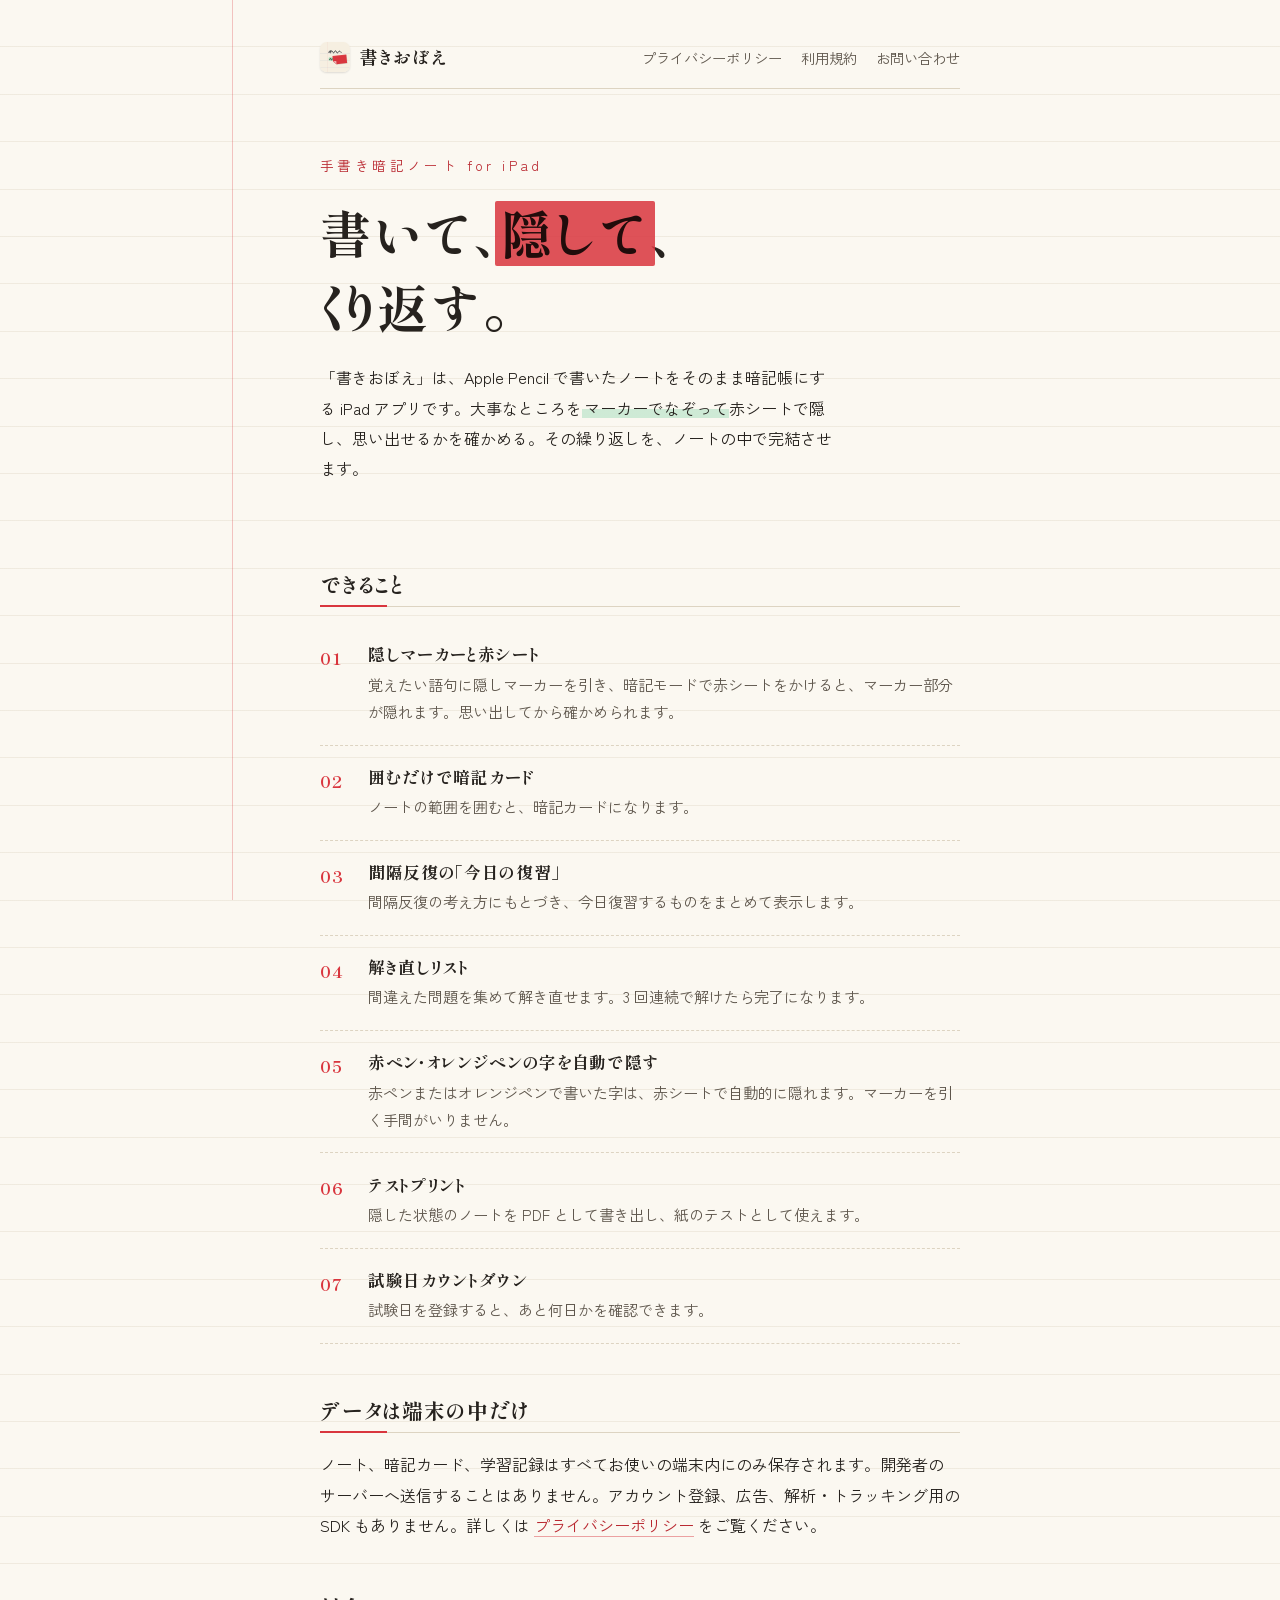
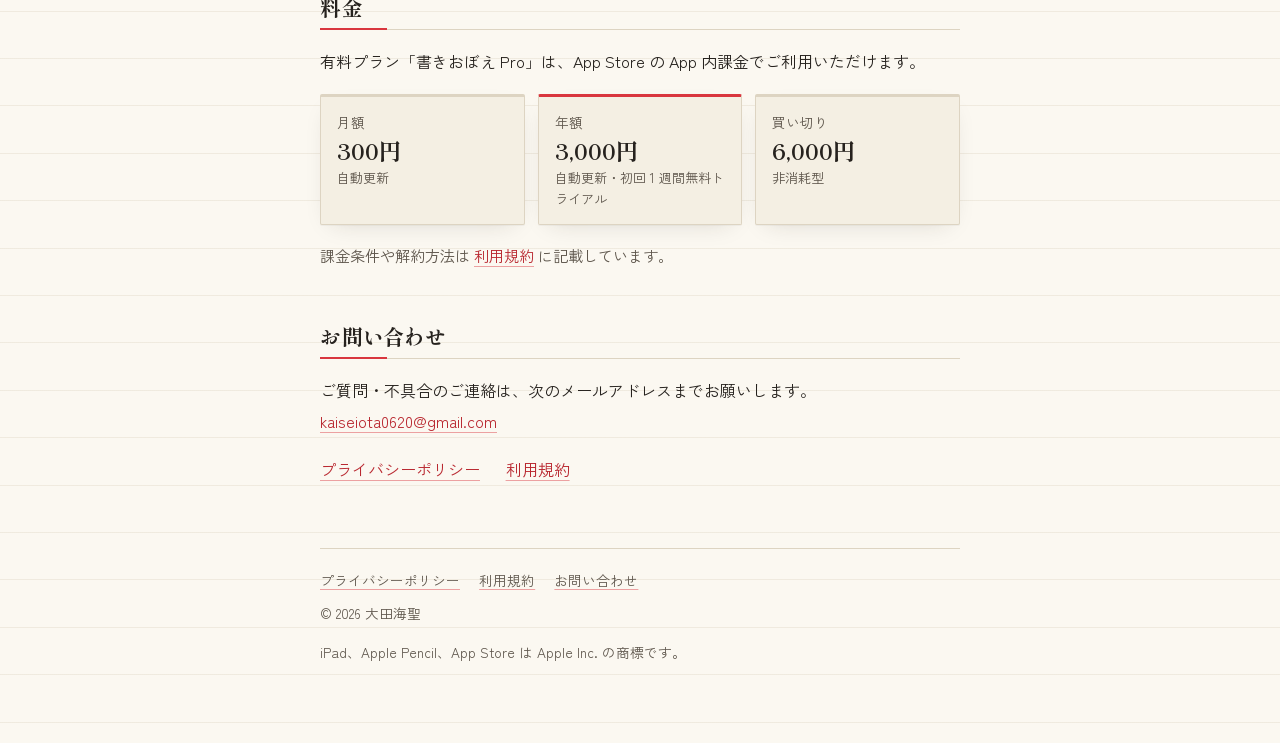
==== index.html @ db95ee35 "書きおぼえ 紹介ページ・プライバシーポリシー・利用規約 Co-Authored-By: Claude Opus 5.5 <noreply@anthropic.com>" ====
<!doctype html>
<html lang="ja">
<head>
<meta charset="utf-8">
<meta name="viewport" content="width=device-width, initial-scale=1">
<title>書きおぼえ｜手書き暗記ノート for iPad</title>
<link rel="icon" href="logo.svg" type="image/svg+xml">
<meta name="description" content="書いて、隠して、くり返す。iPad で手書きしたノートをそのまま暗記帳に。隠しマーカーと赤シート、暗記カード、今日の復習、解き直しリスト、テストプリントに対応した手書き暗記ノートアプリ「書きおぼえ」。">
<meta name="theme-color" content="#fbf8f1">
<meta property="og:title" content="書きおぼえ｜手書き暗記ノート for iPad">
<meta property="og:description" content="書いて、隠して、くり返す。手書きのノートがそのまま暗記帳になる iPad アプリ。">
<meta property="og:type" content="website">
<link rel="preconnect" href="https://fonts.googleapis.com">
<link rel="preconnect" href="https://fonts.gstatic.com" crossorigin>
<link rel="stylesheet" href="https://fonts.googleapis.com/css2?family=Shippori+Mincho:wght@500;700&family=Zen+Kaku+Gothic+New:wght@400;500;700&display=swap">
<link rel="stylesheet" href="style.css">
</head>
<body>
<div class="wrap">
  <header class="site-head">
    <a class="brand" href="index.html"><img class="brand-mark" src="logo.svg" alt="" width="30" height="30">書きおぼえ</a>
    <nav aria-label="サイト内">
      <a href="privacy.html">プライバシーポリシー</a>
      <a href="terms.html">利用規約</a>
      <a href="#contact">お問い合わせ</a>
    </nav>
  </header>

  <main>
    <section class="hero">
      <p class="eyebrow">手書き暗記ノート for iPad</p>
      <h1>書いて、<span class="redact" tabindex="0">隠して</span>、<br>くり返す。</h1>
      <p>「書きおぼえ」は、Apple Pencil で書いたノートをそのまま暗記帳にする iPad アプリです。大事なところを<span class="mk">マーカーでなぞって</span>赤シートで隠し、思い出せるかを確かめる。その繰り返しを、ノートの中で完結させます。</p>
    </section>

    <h2 id="features">できること</h2>
    <ul class="features">
      <li>
        <h3>隠しマーカーと赤シート</h3>
        <p>覚えたい語句に隠しマーカーを引き、暗記モードで赤シートをかけると、マーカー部分が隠れます。思い出してから確かめられます。</p>
      </li>
      <li>
        <h3>囲むだけで暗記カード</h3>
        <p>ノートの範囲を囲むと、暗記カードになります。</p>
      </li>
      <li>
        <h3>間隔反復の「今日の復習」</h3>
        <p>間隔反復の考え方にもとづき、今日復習するものをまとめて表示します。</p>
      </li>
      <li>
        <h3>解き直しリスト</h3>
        <p>間違えた問題を集めて解き直せます。3 回連続で解けたら完了になります。</p>
      </li>
      <li>
        <h3>赤ペン・オレンジペンの字を自動で隠す</h3>
        <p>赤ペンまたはオレンジペンで書いた字は、赤シートで自動的に隠れます。マーカーを引く手間がいりません。</p>
      </li>
      <li>
        <h3>テストプリント</h3>
        <p>隠した状態のノートを PDF として書き出し、紙のテストとして使えます。</p>
      </li>
      <li>
        <h3>試験日カウントダウン</h3>
        <p>試験日を登録すると、あと何日かを確認できます。</p>
      </li>
    </ul>

    <h2 id="privacy">データは端末の中だけ</h2>
    <p>ノート、暗記カード、学習記録はすべてお使いの端末内にのみ保存されます。開発者のサーバーへ送信することはありません。アカウント登録、広告、解析・トラッキング用の SDK もありません。詳しくは <a href="privacy.html">プライバシーポリシー</a> をご覧ください。</p>

    <h2 id="plans">料金</h2>
    <p>有料プラン「書きおぼえ Pro」は、App Store の App 内課金でご利用いただけます。</p>
    <div class="plans">
      <div class="plan">
        <div class="name">月額</div>
        <div class="price">300円</div>
        <div class="sub">自動更新</div>
      </div>
      <div class="plan main">
        <div class="name">年額</div>
        <div class="price">3,000円</div>
        <div class="sub">自動更新・初回 1 週間無料トライアル</div>
      </div>
      <div class="plan">
        <div class="name">買い切り</div>
        <div class="price">6,000円</div>
        <div class="sub">非消耗型</div>
      </div>
    </div>
    <p class="lead">課金条件や解約方法は <a href="terms.html#subscription">利用規約</a> に記載しています。</p>

    <h2 id="contact">お問い合わせ</h2>
    <p>ご質問・不具合のご連絡は、次のメールアドレスまでお願いします。<br><a href="mailto:kaiseiota0620@gmail.com">kaiseiota0620@gmail.com</a></p>
    <ul class="links">
      <li><a href="privacy.html">プライバシーポリシー</a></li>
      <li><a href="terms.html">利用規約</a></li>
    </ul>
  </main>

  <footer class="site-foot">
    <nav aria-label="フッター">
      <a href="privacy.html">プライバシーポリシー</a>
      <a href="terms.html">利用規約</a>
      <a href="#contact">お問い合わせ</a>
    </nav>
    <p>&copy; 2026 大田海聖</p>
    <p>iPad、Apple Pencil、App Store は Apple Inc. の商標です。</p>
  </footer>
</div>
</body>
</html>
---- style.css ----
/* 書きおぼえ 公開ページ 共通スタイル */

:root {
  --paper: #fbf8f1;
  --paper-2: #f4efe3;
  --ink: #26221e;
  --ink-soft: #5e564c;
  --rule: #ddd4c2;
  --red: #d9363e;
  --red-ink: #b92830;
  --green: #2eb873;
  --green-wash: rgba(46, 184, 115, 0.22);
  --shadow: 0 1px 0 rgba(38, 34, 30, 0.04), 0 8px 24px -12px rgba(38, 34, 30, 0.18);
  --sans: "Zen Kaku Gothic New", "Hiragino Kaku Gothic ProN", "Hiragino Sans", "Yu Gothic", sans-serif;
  --serif: "Shippori Mincho", "Hiragino Mincho ProN", "Yu Mincho", serif;
}

@media (prefers-color-scheme: dark) {
  :root {
    --paper: #1b1917;
    --paper-2: #24211e;
    --ink: #ece6da;
    --ink-soft: #b3aa9b;
    --rule: #3a3530;
    --red: #e4565d;
    --red-ink: #ef7a80;
    --green: #3fc783;
    --green-wash: rgba(63, 199, 131, 0.24);
    --shadow: 0 8px 24px -12px rgba(0, 0, 0, 0.6);
  }
}

* { box-sizing: border-box; }

html {
  -webkit-text-size-adjust: 100%;
  scroll-behavior: smooth;
  scroll-padding-top: 1.5rem;
}

body {
  margin: 0;
  background-color: var(--paper);
  /* ごく薄い罫線で、ノートの紙面を思わせる */
  background-image: repeating-linear-gradient(
    to bottom,
    transparent 0,
    transparent 2.9rem,
    color-mix(in srgb, var(--rule) 38%, transparent) 2.9rem,
    color-mix(in srgb, var(--rule) 38%, transparent) calc(2.9rem + 1px)
  );
  color: var(--ink);
  font-family: var(--sans);
  font-size: 1rem;
  line-height: 1.9;
  font-feature-settings: "palt";
  overflow-wrap: anywhere;
  word-break: normal;
  line-break: strict;
}

/* 赤い余白線 */
body::before {
  content: "";
  position: fixed;
  top: 0;
  bottom: 0;
  left: max(1rem, calc(50% - 25.5em));
  width: 1px;
  background: color-mix(in srgb, var(--red) 28%, transparent);
  pointer-events: none;
}

.wrap {
  width: min(40em, 100% - 2rem);
  margin-inline: auto;
  padding: 2.5rem 0 4rem;
  position: relative;
}

a {
  color: var(--red-ink);
  text-underline-offset: 0.25em;
  text-decoration-thickness: 1px;
  text-decoration-color: color-mix(in srgb, var(--red) 45%, transparent);
}
a:hover { text-decoration-color: currentColor; }
a:focus-visible, summary:focus-visible, .redact:focus-visible {
  outline: 2px solid var(--green);
  outline-offset: 3px;
  border-radius: 2px;
}

/* ヘッダー */
.site-head {
  display: flex;
  justify-content: space-between;
  align-items: baseline;
  gap: 1rem;
  flex-wrap: wrap;
  padding-bottom: 0.9rem;
  margin-bottom: 2.5rem;
  border-bottom: 1px solid var(--rule);
  font-size: 0.9rem;
}
.site-head .brand {
  font-family: var(--serif);
  font-weight: 700;
  font-size: 1.1rem;
  letter-spacing: 0.08em;
  color: var(--ink);
  text-decoration: none;
}
.site-head nav { display: flex; gap: 1.2rem; flex-wrap: wrap; }
.site-head nav a { color: var(--ink-soft); text-decoration: none; }
.site-head nav a:hover, .site-head nav a[aria-current="page"] { color: var(--red-ink); }

/* 見出し */
h1, h2, h3 {
  font-family: var(--serif);
  font-weight: 700;
  line-height: 1.5;
  letter-spacing: 0.04em;
  margin: 0;
}
h1 { font-size: clamp(1.7rem, 5.5vw, 2.3rem); margin-bottom: 0.6rem; }
h2 {
  font-size: 1.3rem;
  margin-top: 3.2rem;
  margin-bottom: 1rem;
  padding-bottom: 0.4rem;
  border-bottom: 1px solid var(--rule);
  position: relative;
}
h2::after {
  content: "";
  position: absolute;
  left: 0;
  bottom: -1px;
  width: 3.2em;
  height: 2px;
  background: var(--red);
}
h3 { font-size: 1.05rem; margin: 1.8rem 0 0.4rem; }

p { margin: 0 0 1.1em; }
ul, ol { margin: 0 0 1.2em; padding-left: 1.5em; }
li { margin-bottom: 0.35em; }
li::marker { color: var(--red); }
strong { font-weight: 700; }

.lead { color: var(--ink-soft); font-size: 0.95rem; }
.meta { color: var(--ink-soft); font-size: 0.88rem; margin-bottom: 2rem; }

/* マーカー（緑） */
.mk {
  background: linear-gradient(transparent 55%, var(--green-wash) 55%, var(--green-wash) 92%, transparent 92%);
  padding: 0 0.1em;
}

/* 赤シートで隠れたように見える装飾（CSSのみ） */
.redact {
  position: relative;
  display: inline-block;
  cursor: help;
  isolation: isolate;
}
.redact::after {
  content: "";
  position: absolute;
  inset: 0.12em -0.12em 0.05em;
  background: var(--red);
  opacity: 0.86;
  border-radius: 2px;
  transform-origin: left center;
  transition: transform 0.45s cubic-bezier(0.2, 0.7, 0.2, 1), opacity 0.3s;
  mix-blend-mode: multiply;
  pointer-events: none;
  z-index: 1;
}
@media (prefers-color-scheme: dark) {
  .redact::after { mix-blend-mode: normal; opacity: 0.7; }
}
.redact:hover::after, .redact:focus::after, .redact:focus-within::after {
  transform: translateX(104%) skewX(-8deg);
  opacity: 0;
}
@media (prefers-reduced-motion: reduce) {
  html { scroll-behavior: auto; }
  .redact::after { transition: none; }
}

/* 目次 */
.toc {
  margin: 2rem 0 0;
  padding: 1rem 1.3rem 0.6rem;
  background: var(--paper-2);
  border: 1px solid var(--rule);
  border-left: 3px solid var(--red);
  border-radius: 2px;
  font-size: 0.93rem;
  line-height: 1.8;
}
.toc b {
  display: block;
  font-family: var(--serif);
  margin-bottom: 0.3rem;
  letter-spacing: 0.1em;
}
.toc ol { margin: 0 0 0.6rem; padding-left: 1.4rem; }
.toc a { color: var(--ink); text-decoration: none; }
.toc a:hover { color: var(--red-ink); text-decoration: underline; }

/* 注意書き・表 */
.note {
  margin: 1.4rem 0;
  padding: 0.9rem 1.2rem;
  background: var(--paper-2);
  border-left: 3px solid var(--green);
  border-radius: 2px;
  font-size: 0.95rem;
}
.note p:last-child { margin-bottom: 0; }

.table-scroll { overflow-x: auto; margin: 1rem 0 1.4rem; }
table { border-collapse: collapse; width: 100%; font-size: 0.95rem; line-height: 1.7; }
th, td { text-align: left; padding: 0.6rem 0.8rem; border-bottom: 1px solid var(--rule); vertical-align: top; }
th { font-family: var(--serif); font-weight: 700; white-space: nowrap; background: var(--paper-2); }

/* ランディング */
.hero { padding: 1.5rem 0 1rem; }
.hero .eyebrow {
  font-size: 0.85rem;
  letter-spacing: 0.25em;
  color: var(--red-ink);
  margin-bottom: 1rem;
}
.hero h1 {
  font-size: clamp(2.1rem, 8vw, 3.2rem);
  line-height: 1.45;
  letter-spacing: 0.06em;
  margin-bottom: 1.2rem;
}
.hero p { max-width: 32em; }

.features { list-style: none; padding: 0; margin: 0; counter-reset: f; }
.features li {
  counter-increment: f;
  position: relative;
  margin: 0;
  padding: 1.2rem 0 1.2rem 3rem;
  border-bottom: 1px dashed var(--rule);
}
.features li::before {
  content: counter(f, decimal-leading-zero);
  position: absolute;
  left: 0;
  top: 1.25rem;
  font-family: var(--serif);
  font-weight: 700;
  color: var(--red);
  font-size: 1.05rem;
  letter-spacing: 0.05em;
}
.features h3 { margin: 0 0 0.2rem; }
.features p { margin: 0; color: var(--ink-soft); font-size: 0.95rem; line-height: 1.8; }

.plans { display: grid; gap: 0.8rem; grid-template-columns: repeat(auto-fit, minmax(11rem, 1fr)); margin: 1rem 0; }
.plan {
  background: var(--paper-2);
  border: 1px solid var(--rule);
  border-top: 3px solid var(--rule);
  padding: 0.9rem 1rem;
  border-radius: 2px;
  box-shadow: var(--shadow);
}
.plan.main { border-top-color: var(--red); }
.plan .name { font-size: 0.85rem; color: var(--ink-soft); line-height: 1.6; }
.plan .price { font-family: var(--serif); font-size: 1.4rem; font-weight: 700; line-height: 1.5; }
.plan .sub { font-size: 0.82rem; color: var(--ink-soft); line-height: 1.6; }

.links { display: flex; gap: 0.8rem 1.6rem; flex-wrap: wrap; padding: 0; list-style: none; }
.links li { margin: 0; }

/* フッター */
.site-foot {
  margin-top: 4rem;
  padding-top: 1.2rem;
  border-top: 1px solid var(--rule);
  font-size: 0.85rem;
  color: var(--ink-soft);
  line-height: 1.8;
}
.site-foot nav { display: flex; gap: 0.4rem 1.2rem; flex-wrap: wrap; margin-bottom: 0.5rem; }
.site-foot a { color: var(--ink-soft); }

@media (max-width: 40em) {
  body::before { left: 0.5rem; }
  .wrap { padding-top: 1.5rem; }
  h2 { margin-top: 2.6rem; }
}

/* 印刷 */
@media print {
  :root { --paper: #fff; --paper-2: #fff; --ink: #000; --ink-soft: #333; --rule: #bbb; --red-ink: #000; }
  body { background: #fff; font-size: 10.5pt; line-height: 1.7; }
  body::before, .site-head nav, .toc { display: none; }
  .wrap { width: 100%; padding: 0; }
  .redact::after { display: none; }
  .mk { background: none; }
  a { color: #000; text-decoration: none; }
  a[href^="http"]::after { content: " (" attr(href) ")"; font-size: 0.85em; }
  h2 { break-after: avoid; margin-top: 1.6rem; }
  h2::after { background: #000; }
  .plan, .note { box-shadow: none; break-inside: avoid; }
}

.brand-mark { width: 30px; height: 30px; border-radius: 22%; vertical-align: -8px; margin-right: .55em; box-shadow: 0 1px 2px rgba(0,0,0,.12); }
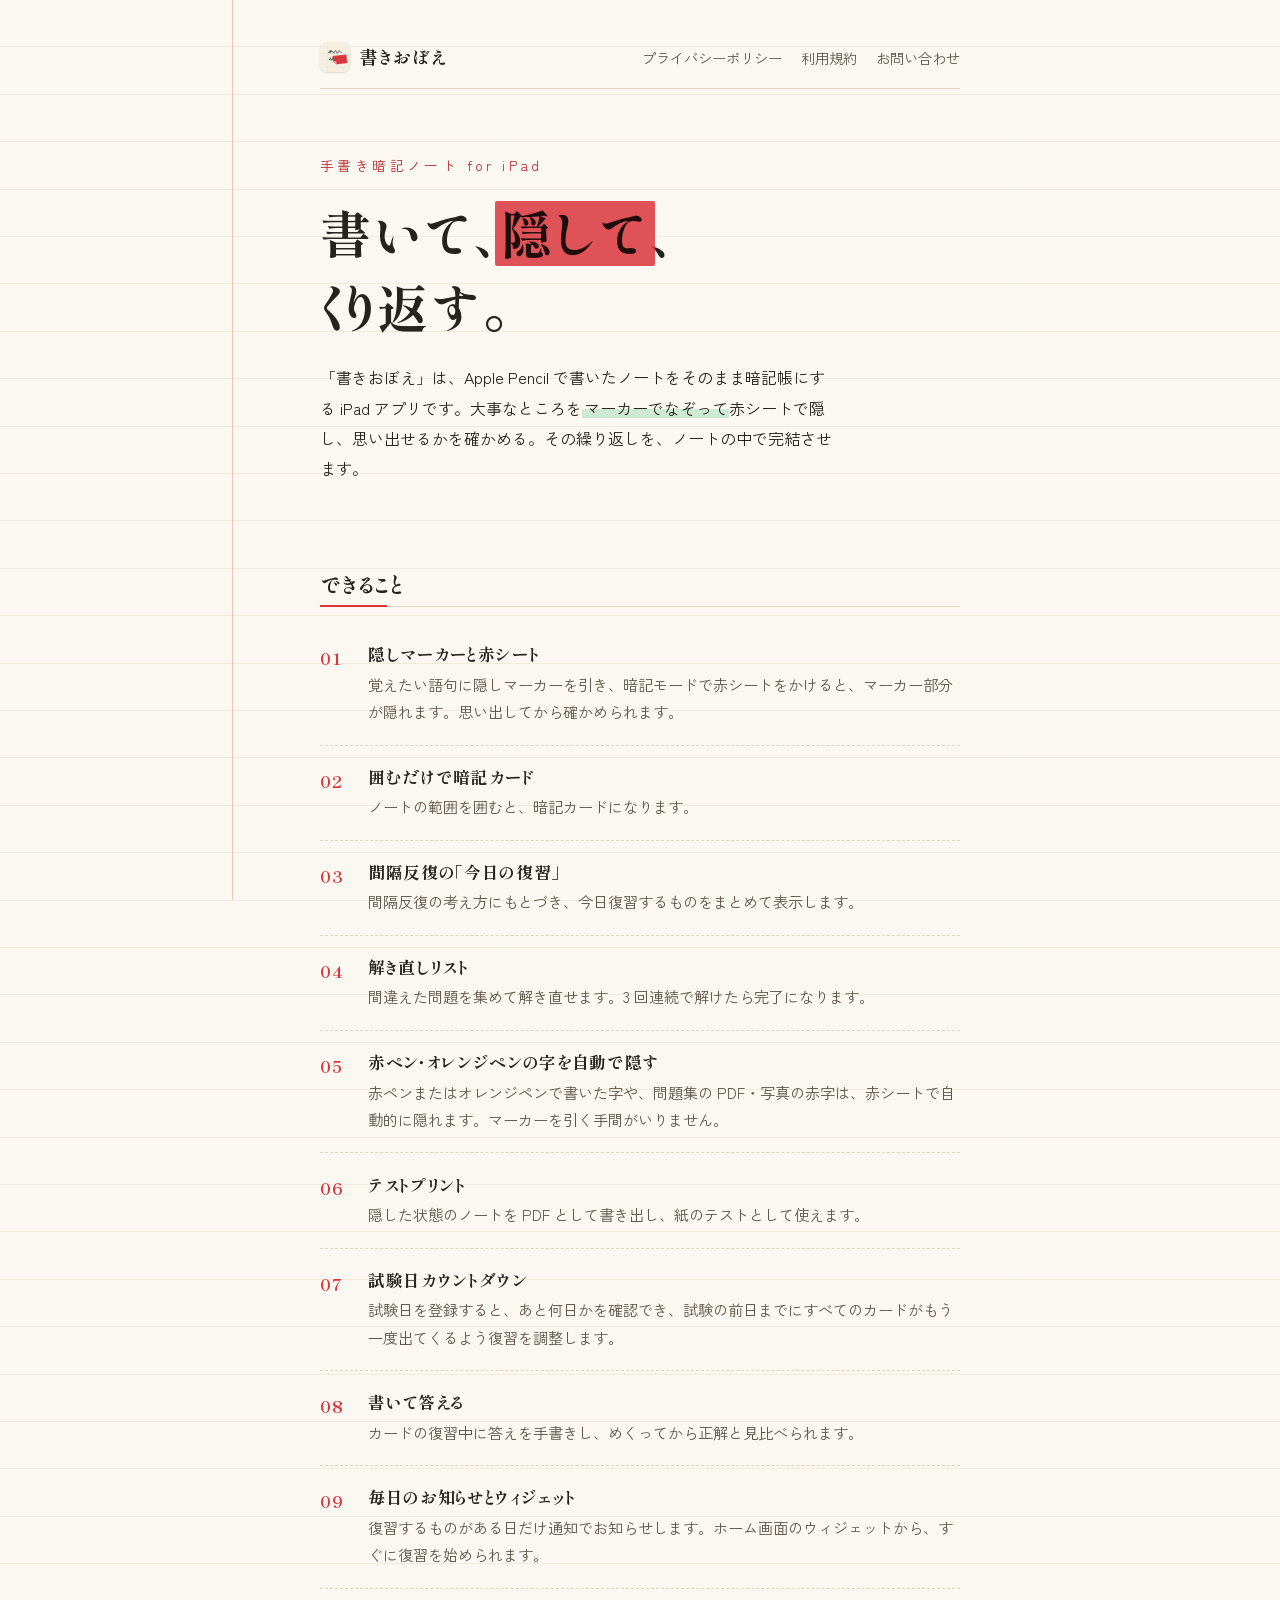
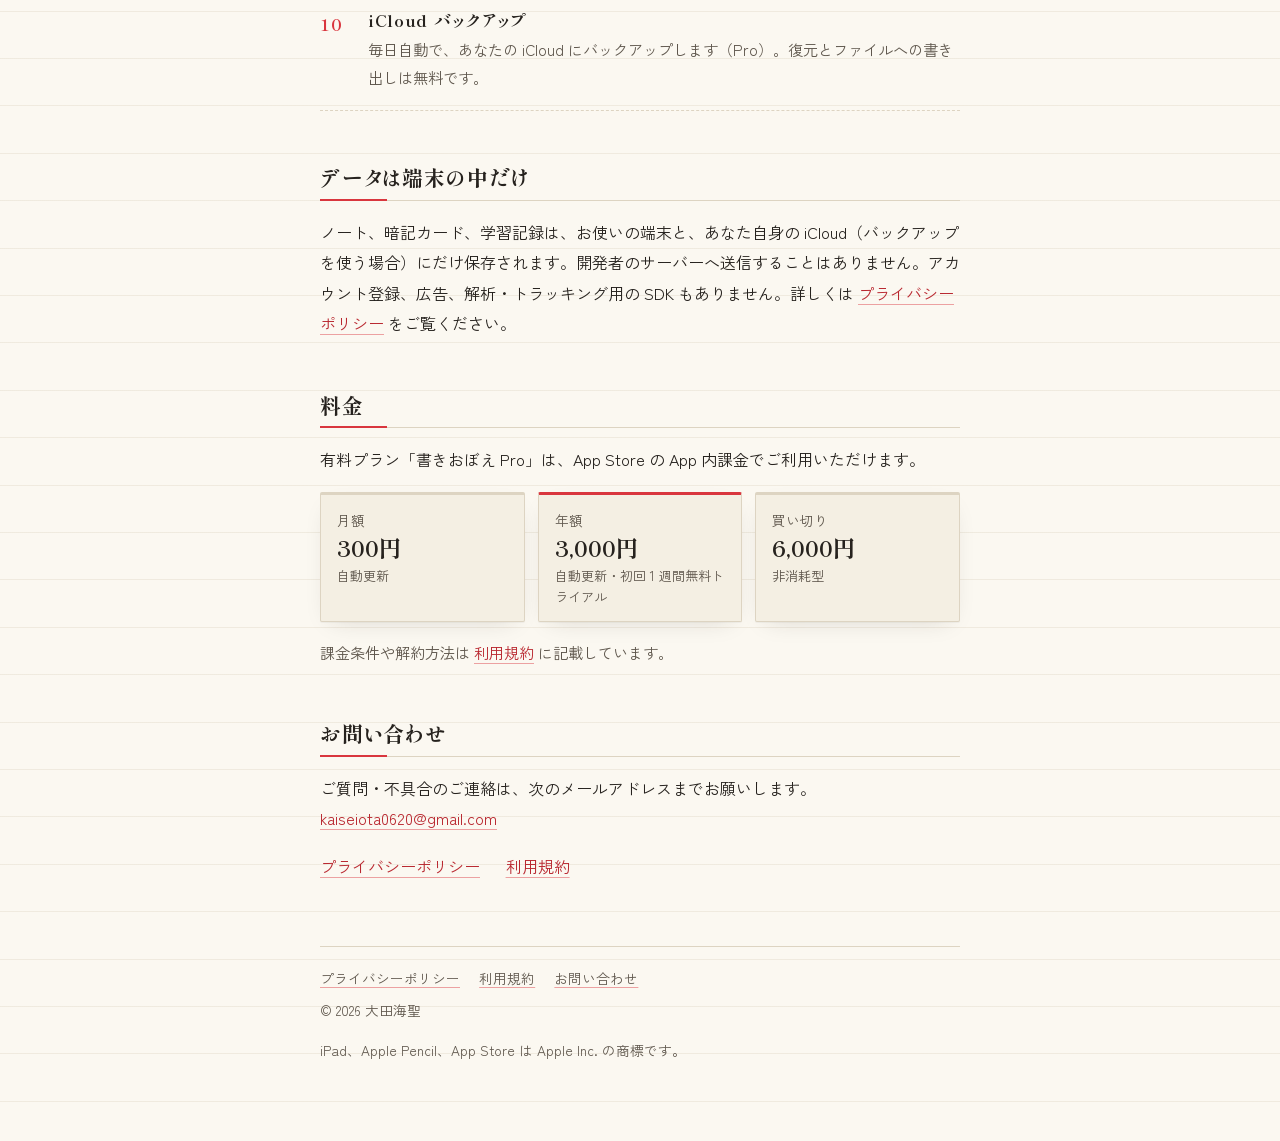
==== commit 5f424dcd: "iCloud バックアップ・通知・ウィジェット・PDF の赤字検出に合わせて更新 Co-Authored-By: Claude Opus 5.5 <noreply@anthropic.com>" ====
--- a/index.html
+++ b/index.html
@@ -53,7 +53,7 @@
       </li>
       <li>
         <h3>赤ペン・オレンジペンの字を自動で隠す</h3>
-        <p>赤ペンまたはオレンジペンで書いた字は、赤シートで自動的に隠れます。マーカーを引く手間がいりません。</p>
+        <p>赤ペンまたはオレンジペンで書いた字や、問題集の PDF・写真の赤字は、赤シートで自動的に隠れます。マーカーを引く手間がいりません。</p>
       </li>
       <li>
         <h3>テストプリント</h3>
@@ -61,12 +61,24 @@
       </li>
       <li>
         <h3>試験日カウントダウン</h3>
-        <p>試験日を登録すると、あと何日かを確認できます。</p>
+        <p>試験日を登録すると、あと何日かを確認でき、試験の前日までにすべてのカードがもう一度出てくるよう復習を調整します。</p>
+      </li>
+      <li>
+        <h3>書いて答える</h3>
+        <p>カードの復習中に答えを手書きし、めくってから正解と見比べられます。</p>
+      </li>
+      <li>
+        <h3>毎日のお知らせとウィジェット</h3>
+        <p>復習するものがある日だけ通知でお知らせします。ホーム画面のウィジェットから、すぐに復習を始められます。</p>
+      </li>
+      <li>
+        <h3>iCloud バックアップ</h3>
+        <p>毎日自動で、あなたの iCloud にバックアップします（Pro）。復元とファイルへの書き出しは無料です。</p>
       </li>
     </ul>
 
     <h2 id="privacy">データは端末の中だけ</h2>
-    <p>ノート、暗記カード、学習記録はすべてお使いの端末内にのみ保存されます。開発者のサーバーへ送信することはありません。アカウント登録、広告、解析・トラッキング用の SDK もありません。詳しくは <a href="privacy.html">プライバシーポリシー</a> をご覧ください。</p>
+    <p>ノート、暗記カード、学習記録は、お使いの端末と、あなた自身の iCloud（バックアップを使う場合）にだけ保存されます。開発者のサーバーへ送信することはありません。アカウント登録、広告、解析・トラッキング用の SDK もありません。詳しくは <a href="privacy.html">プライバシーポリシー</a> をご覧ください。</p>
 
     <h2 id="plans">料金</h2>
     <p>有料プラン「書きおぼえ Pro」は、App Store の App 内課金でご利用いただけます。</p>
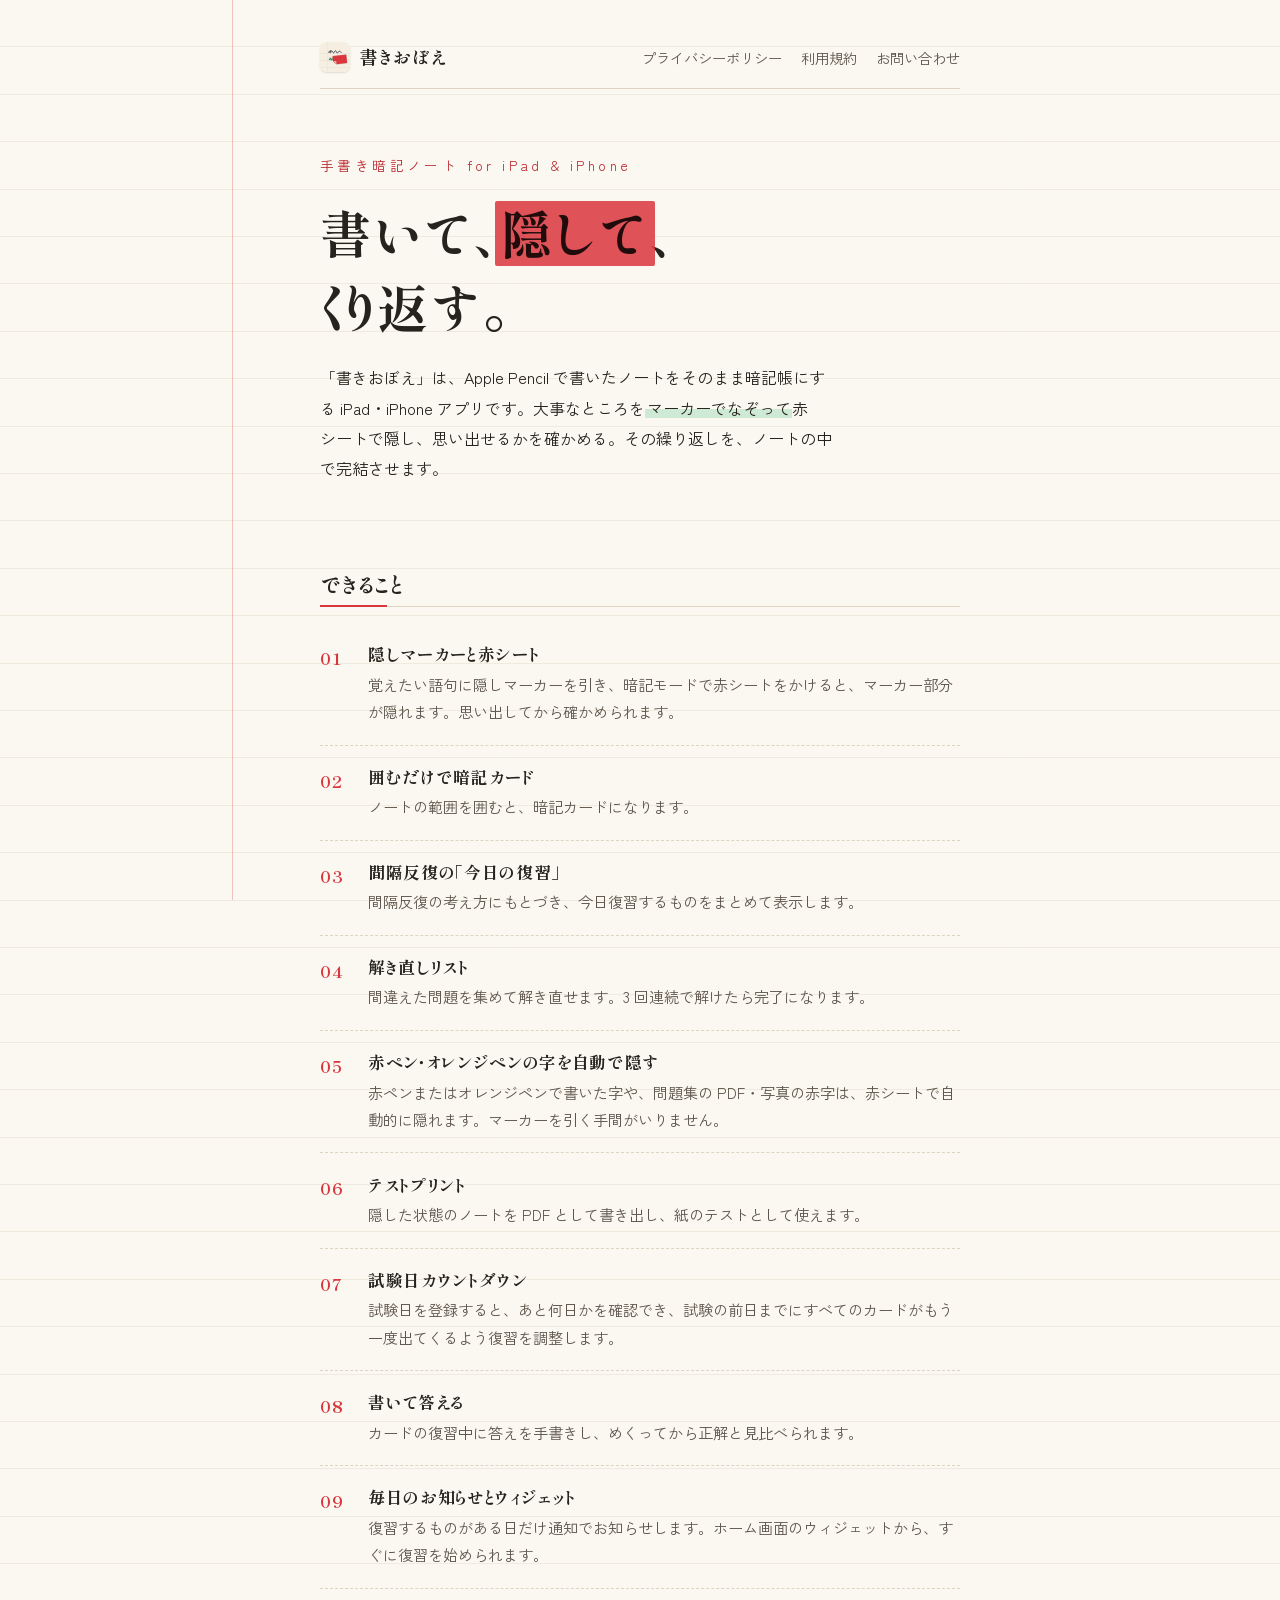
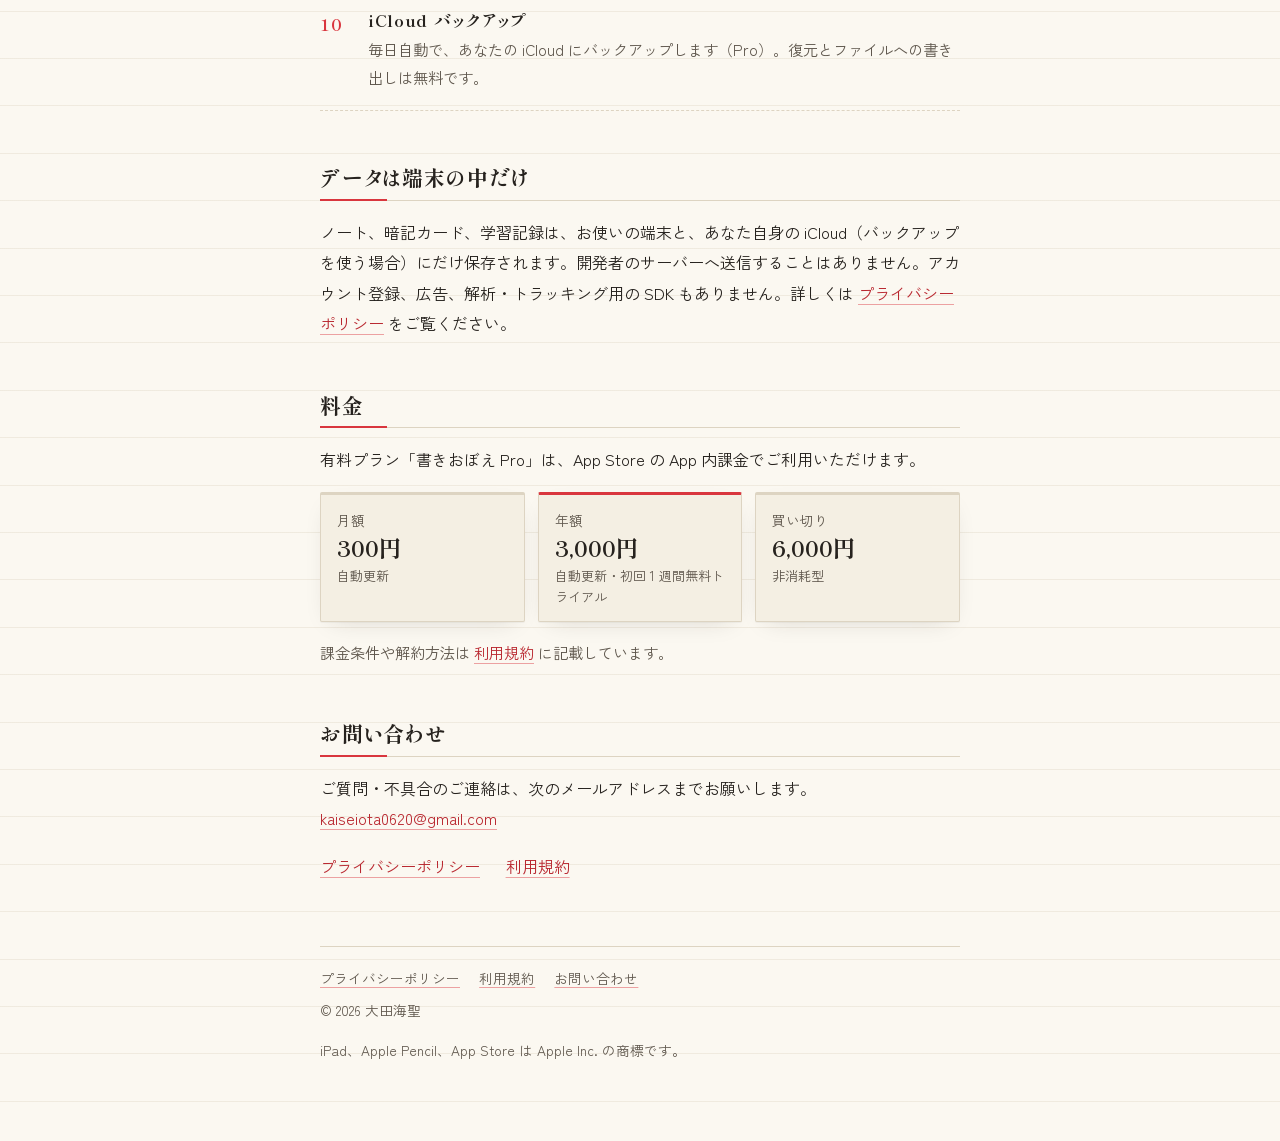
==== commit 986b4243: "iPad・iPhone 対応の表記に更新 Co-Authored-By: Claude Opus 5.5 <noreply@anthropic.com>" ====
--- a/index.html
+++ b/index.html
@@ -3,12 +3,12 @@
 <head>
 <meta charset="utf-8">
 <meta name="viewport" content="width=device-width, initial-scale=1">
-<title>書きおぼえ｜手書き暗記ノート for iPad</title>
+<title>書きおぼえ｜手書き暗記ノート for iPad &amp; iPhone</title>
 <link rel="icon" href="logo.svg" type="image/svg+xml">
 <meta name="description" content="書いて、隠して、くり返す。iPad で手書きしたノートをそのまま暗記帳に。隠しマーカーと赤シート、暗記カード、今日の復習、解き直しリスト、テストプリントに対応した手書き暗記ノートアプリ「書きおぼえ」。">
 <meta name="theme-color" content="#fbf8f1">
-<meta property="og:title" content="書きおぼえ｜手書き暗記ノート for iPad">
-<meta property="og:description" content="書いて、隠して、くり返す。手書きのノートがそのまま暗記帳になる iPad アプリ。">
+<meta property="og:title" content="書きおぼえ｜手書き暗記ノート for iPad &amp; iPhone">
+<meta property="og:description" content="書いて、隠して、くり返す。手書きのノートがそのまま暗記帳になる iPad・iPhone アプリ。">
 <meta property="og:type" content="website">
 <link rel="preconnect" href="https://fonts.googleapis.com">
 <link rel="preconnect" href="https://fonts.gstatic.com" crossorigin>
@@ -28,9 +28,9 @@
 
   <main>
     <section class="hero">
-      <p class="eyebrow">手書き暗記ノート for iPad</p>
+      <p class="eyebrow">手書き暗記ノート for iPad &amp; iPhone</p>
       <h1>書いて、<span class="redact" tabindex="0">隠して</span>、<br>くり返す。</h1>
-      <p>「書きおぼえ」は、Apple Pencil で書いたノートをそのまま暗記帳にする iPad アプリです。大事なところを<span class="mk">マーカーでなぞって</span>赤シートで隠し、思い出せるかを確かめる。その繰り返しを、ノートの中で完結させます。</p>
+      <p>「書きおぼえ」は、Apple Pencil で書いたノートをそのまま暗記帳にする iPad・iPhone アプリです。大事なところを<span class="mk">マーカーでなぞって</span>赤シートで隠し、思い出せるかを確かめる。その繰り返しを、ノートの中で完結させます。</p>
     </section>
 
     <h2 id="features">できること</h2>
